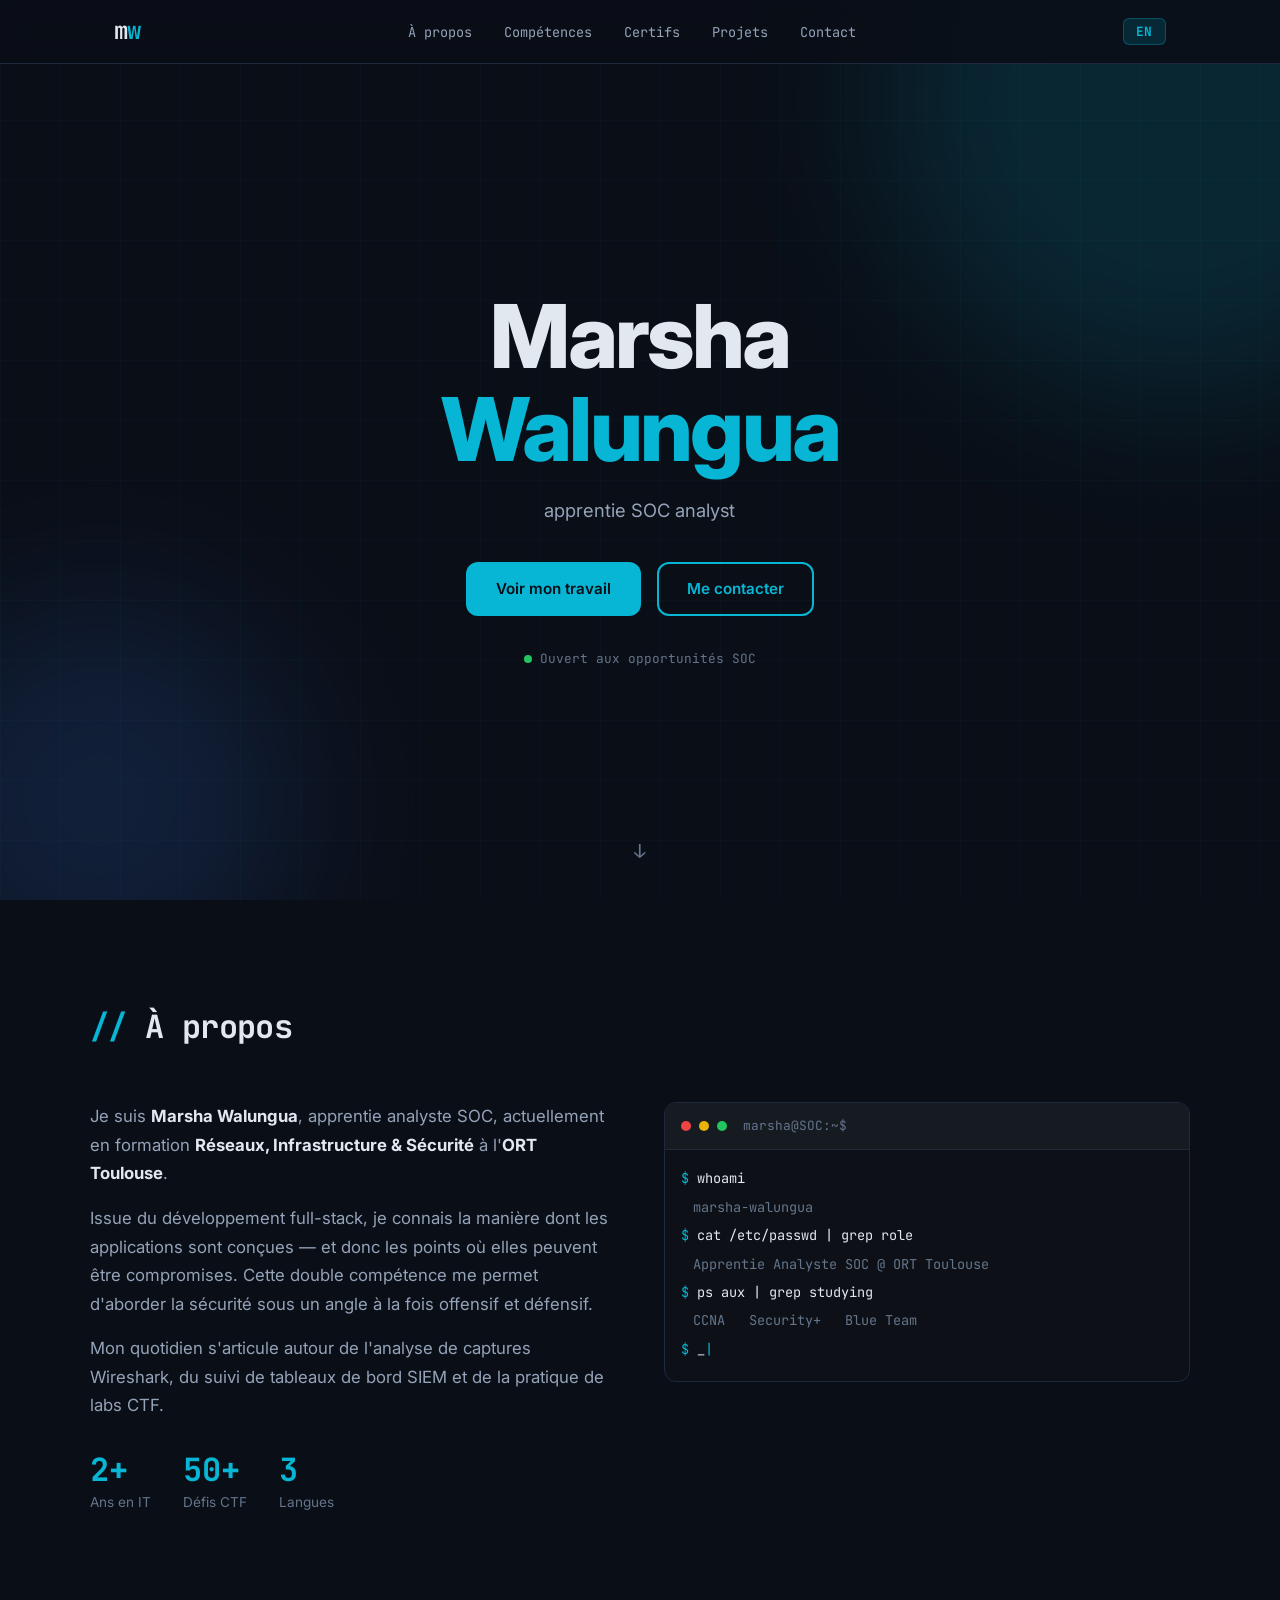
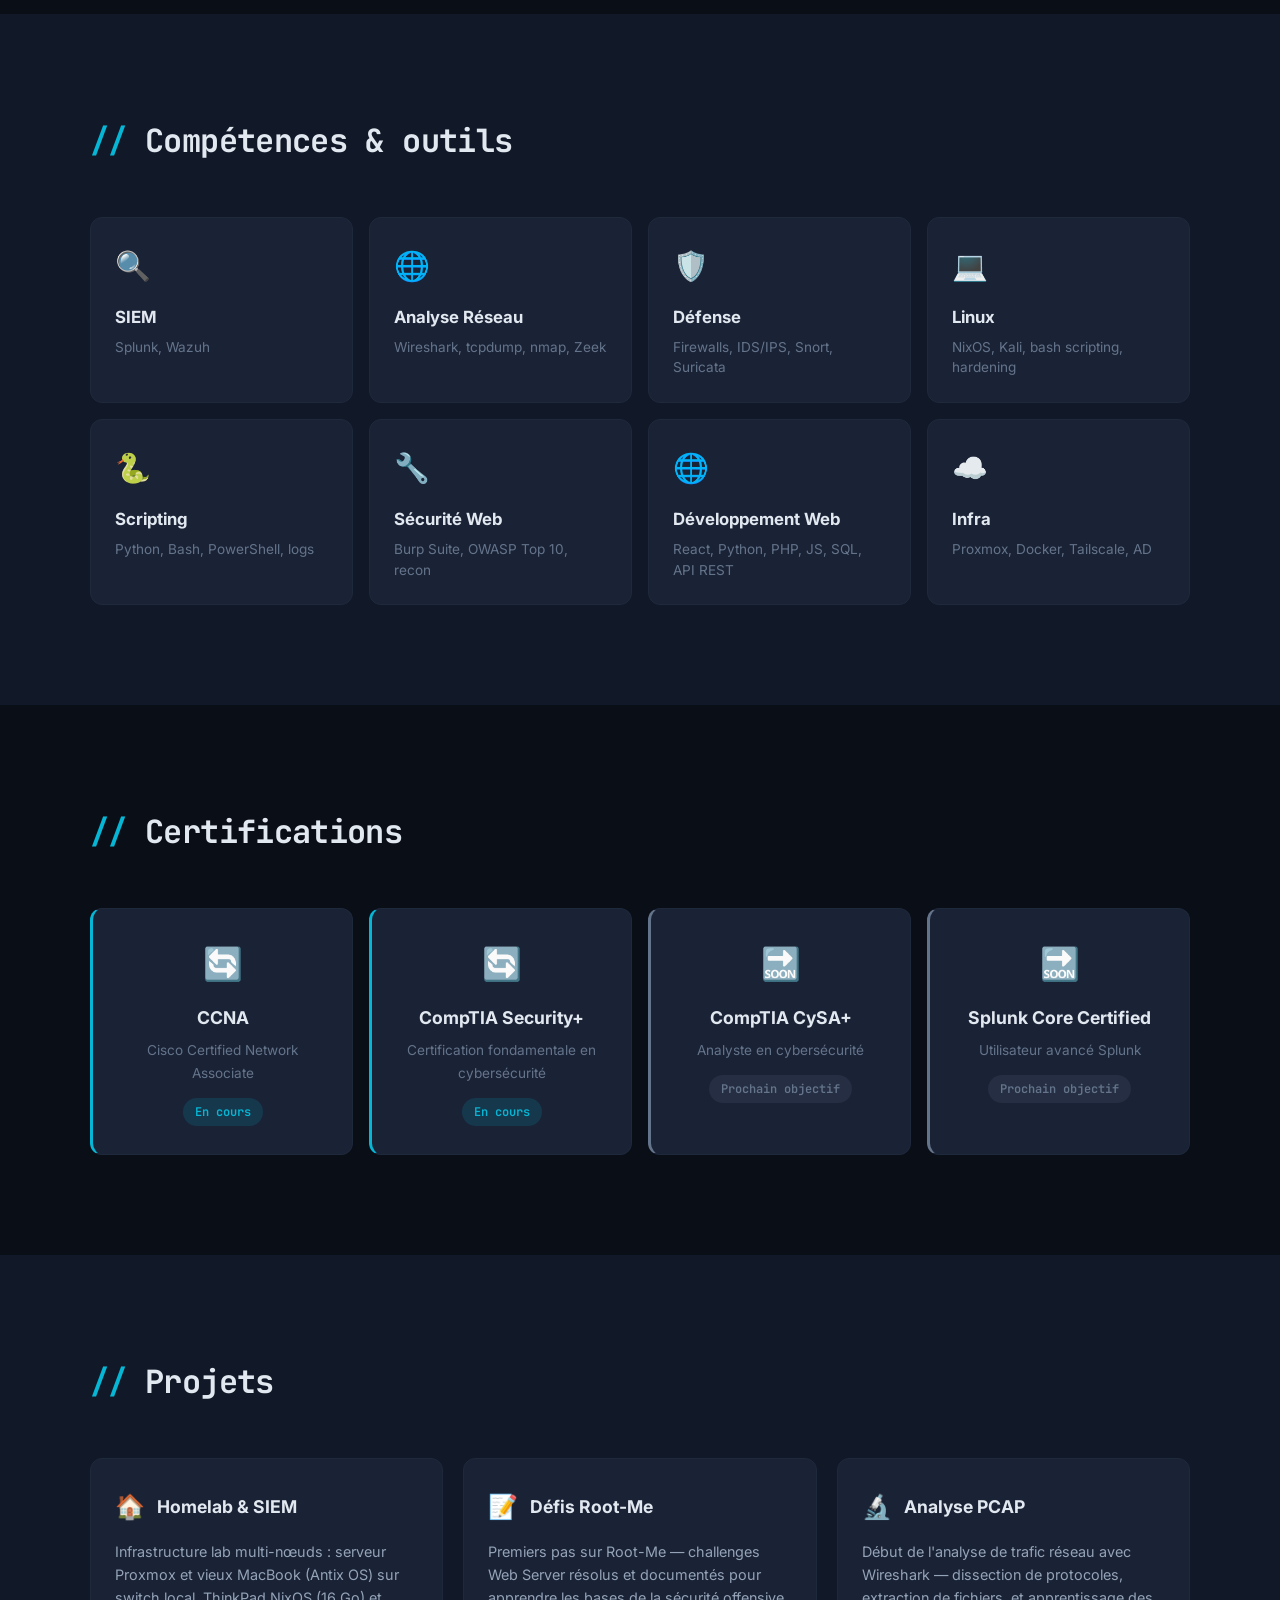
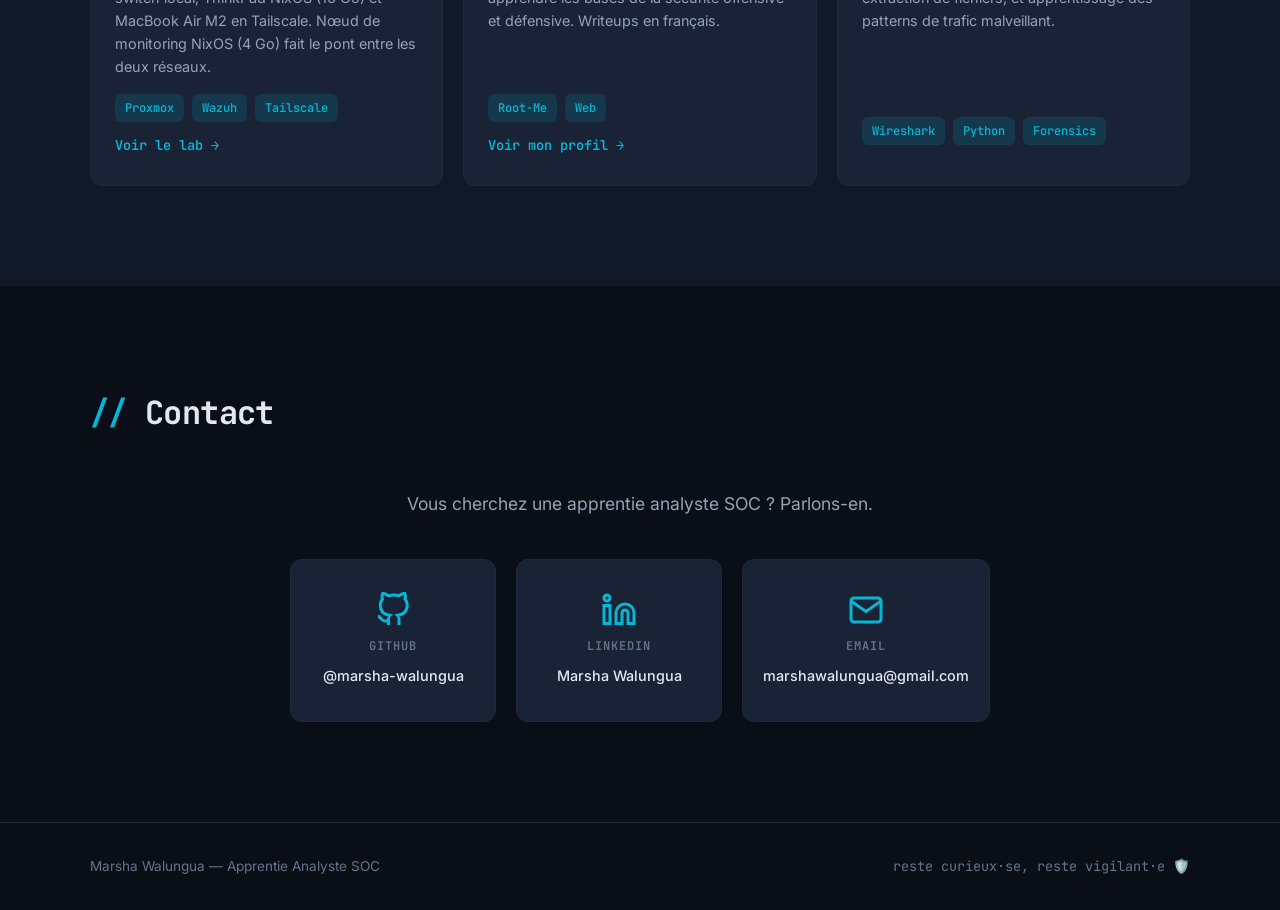
==== index.html @ c4f73be3 "Initial commit — Marsha Walungua SOC portfolio" ====
<!DOCTYPE html>
<html lang="fr">
<head>
  <meta charset="UTF-8" />
  <meta name="viewport" content="width=device-width, initial-scale=1.0" />
  <title data-i18n="page_title">Marsha Walungua — Portfolio SOC</title>
  <link rel="icon" type="image/svg+xml" href="data:image/svg+xml,%3Csvg xmlns='http://www.w3.org/2000/svg' viewBox='0 0 32 32'%3E%3Ccircle cx='16' cy='16' r='14' fill='%2306b6d4'/%3E%3Cpath d='M10 20 L16 10 L22 20Z' fill='%230a0e17'/%3E%3C/svg%3E" />
  <link rel="stylesheet" href="style.css" />
  <link rel="preconnect" href="https://fonts.googleapis.com" />
  <link href="https://fonts.googleapis.com/css2?family=JetBrains+Mono:ital,wght@0,400;0,600;0,700;1,400&family=Inter:wght@400;500;600;700;800&display=swap" rel="stylesheet" />
</head>
<body>

  <!-- ========== NAVBAR ========== -->
  <nav class="navbar" id="navbar">
    <div class="nav-inner">
      <a href="#" class="nav-logo">m<span class="accent">w</span></a>
      <ul class="nav-links">
        <li><a href="#about" data-i18n="nav_about">About</a></li>
        <li><a href="#skills" data-i18n="nav_skills">Skills</a></li>
        <li><a href="#certs" data-i18n="nav_certs">Certs</a></li>
        <li><a href="#projects" data-i18n="nav_projects">Projects</a></li>
        <li><a href="#contact" data-i18n="nav_contact">Contact</a></li>
      </ul>
      <div class="nav-right">
        <button class="lang-toggle" id="langToggle" aria-label="Switch language">FR</button>
        <button class="nav-toggle" id="navToggle" aria-label="Menu">
          <span></span><span></span><span></span>
        </button>
      </div>
    </div>
  </nav>

  <!-- ========== HERO ========== -->
  <section class="hero" id="hero">
    <div class="hero-bg">
      <div class="bg-grid"></div>
      <div class="bg-glow glow-1"></div>
      <div class="bg-glow glow-2"></div>
    </div>
    <div class="hero-content">
      <h1 class="hero-title">
        <span class="line">Marsha</span>
        <span class="line accent">Walungua</span>
      </h1>
      <p class="hero-sub" data-i18n="hero_sub">
        De la full-stack à la défense blue team &mdash;<br />
        chasser les menaces, analyser les logs, casser &amp; réparer.
      </p>
      <div class="hero-actions">
        <a href="#projects" class="btn btn-primary" data-i18n="hero_cta_work">Voir mon travail</a>
        <a href="#contact" class="btn btn-outline" data-i18n="hero_cta_contact">Me contacter</a>
      </div>
      <div class="hero-status">
        <span class="status-dot"></span>
        <span class="status-text" data-i18n="hero_status">Ouvert aux opportunités SOC</span>
      </div>
    </div>
    <div class="scroll-hint">↓</div>
  </section>

  <!-- ========== ABOUT ========== -->
  <section class="section" id="about">
    <div class="section-inner">
      <h2 class="section-title"><span class="accent">//</span> <span data-i18n="about_title">à propos</span></h2>
      <div class="about-grid">
        <div class="about-text">
          <p data-i18n="about_p1">
            Je suis <strong>Marsha Walungua</strong>, apprentie analyste SOC actuellement en formation
            <strong>Réseaux, Infrastructure &amp; Sécurité</strong> à l'<strong>ORT Toulouse</strong>.
          </p>
          <p data-i18n="about_p2">
            Je viens du développement full-stack — je sais comment les apps sont construites, donc
            je sais aussi où elles cassent. Cette double perspective me permet de penser à la fois
            comme un attaquant et un défenseur.
          </p>
          <p data-i18n="about_p3">
            Mon quotidien : captures Wireshark, tableaux de bord SIEM et labs CTF. Je crois que la
            meilleure défense, c'est la curiosité — plus tu creuses, plus tu trouves.
          </p>
          <div class="about-stats">
            <div class="stat">
              <span class="stat-num">2+</span>
              <span class="stat-label" data-i18n="stat_years">Ans en IT</span>
            </div>
            <div class="stat">
              <span class="stat-num">50+</span>
              <span class="stat-label" data-i18n="stat_ctf">Défis CTF</span>
            </div>
            <div class="stat">
              <span class="stat-num">3</span>
              <span class="stat-label" data-i18n="stat_langs">Langues</span>
            </div>
          </div>
        </div>
        <div class="about-terminal">
          <div class="terminal-header">
            <span class="term-dot red"></span>
            <span class="term-dot yellow"></span>
            <span class="term-dot green"></span>
            <span class="term-title">marsha@SOC:~$</span>
          </div>
          <div class="terminal-body">
            <p><span class="prompt">$</span> <span class="cmd">whoami</span></p>
            <p class="output">marsha-walungua</p>
            <p><span class="prompt">$</span> <span class="cmd">cat /etc/passwd | grep role</span></p>
            <p class="output" data-i18n="term_role">SOC Analyst Apprentice @ ORT Toulouse</p>
            <p><span class="prompt">$</span> <span class="cmd">ps aux | grep studying</span></p>
            <p class="output" data-i18n="term_studying">CCNA &nbsp; Security+ &nbsp; Blue Team</p>
            <p><span class="prompt">$</span> <span class="cmd">_</span><span class="cursor-blink">|</span></p>
          </div>
        </div>
      </div>
    </div>
  </section>

  <!-- ========== SKILLS ========== -->
  <section class="section section-dark" id="skills">
    <div class="section-inner">
      <h2 class="section-title"><span class="accent">//</span> <span data-i18n="skills_title">compétences &amp; outils</span></h2>
      <div class="skills-grid">
        <div class="skill-card">
          <div class="skill-icon">🔍</div>
          <h3>SIEM</h3>
          <p data-i18n="skill_siem">Splunk, Elastic Stack, Wazuh</p>
        </div>
        <div class="skill-card">
          <div class="skill-icon">🌐</div>
          <h3 data-i18n="skill_net_title">Analyse Réseau</h3>
          <p data-i18n="skill_net">Wireshark, tcpdump, nmap, Zeek</p>
        </div>
        <div class="skill-card">
          <div class="skill-icon">🛡️</div>
          <h3 data-i18n="skill_def_title">Défense</h3>
          <p data-i18n="skill_def">Firewalls, IDS/IPS, Snort, Suricata</p>
        </div>
        <div class="skill-card">
          <div class="skill-icon">💻</div>
          <h3>Linux</h3>
          <p data-i18n="skill_linux">NixOS, Kali, bash scripting, hardening</p>
        </div>
        <div class="skill-card">
          <div class="skill-icon">🐍</div>
          <h3 data-i18n="skill_script_title">Scripting</h3>
          <p data-i18n="skill_script">Python, Bash, automatisation, logs</p>
        </div>
        <div class="skill-card">
          <div class="skill-icon">🔧</div>
          <h3 data-i18n="skill_web_title">Sécurité Web</h3>
          <p data-i18n="skill_web">Burp Suite, OWASP Top 10, recon</p>
        </div>
        <div class="skill-card">
          <div class="skill-icon">🌐</div>
          <h3 data-i18n="skill_fullstack_title">Développement Web</h3>
          <p data-i18n="skill_fullstack">React, Python, PHP, JS, API REST</p>
        </div>
        <div class="skill-card">
          <div class="skill-icon">☁️</div>
          <h3>Infra</h3>
          <p data-i18n="skill_infra">Proxmox, Docker, Tailscale, AD</p>
        </div>
      </div>

    </div>
  </section>

  <!-- ========== CERTIFICATIONS ========== -->
  <section class="section" id="certs">
    <div class="section-inner">
      <h2 class="section-title"><span class="accent">//</span> <span data-i18n="certs_title">certifications</span></h2>
      <div class="certs-grid">
        <div class="cert-card studying">
          <div class="cert-badge">🔄</div>
          <h3>CCNA</h3>
          <p data-i18n="cert_ccna">Cisco Certified Network Associate</p>
          <span class="cert-status" data-i18n="cert_in_progress">En cours</span>
        </div>
        <div class="cert-card studying">
          <div class="cert-badge">🔄</div>
          <h3>CompTIA Security+</h3>
          <p data-i18n="cert_secplus">Certification fondamentale en cybersécurité</p>
          <span class="cert-status" data-i18n="cert_in_progress">En cours</span>
        </div>
        <div class="cert-card future">
          <div class="cert-badge">🔜</div>
          <h3>CompTIA CySA+</h3>
          <p data-i18n="cert_cysa">Analyste en cybersécurité</p>
          <span class="cert-status" data-i18n="cert_next">Prochain objectif</span>
        </div>
        <div class="cert-card future">
          <div class="cert-badge">🔜</div>
          <h3>Splunk Core Certified</h3>
          <p data-i18n="cert_splunk">Utilisateur avancé Splunk</p>
          <span class="cert-status" data-i18n="cert_next">Prochain objectif</span>
        </div>
      </div>
    </div>
  </section>

  <!-- ========== PROJECTS ========== -->
  <section class="section section-dark" id="projects">
    <div class="section-inner">
      <h2 class="section-title"><span class="accent">//</span> <span data-i18n="projects_title">projets</span></h2>
      <div class="projects-grid">
        <div class="project-card">
          <div class="project-header">
            <span class="project-icon">🏠</span>
            <h3 data-i18n="proj_siem_title">Homelab &amp; SIEM</h3>
          </div>
          <p data-i18n="proj_siem_desc">Lab personnel multi-nœuds : Proxmox (8 Go), ThinkPad NixOS (16 Go), MacBook Air M2, nœud de monitoring NixOS (4 Go). Relié en Tailscale. Apprentissage de Wazuh, Elastic et de la détection d'intrusion.</p>
          <div class="project-tags">
            <span>Proxmox</span><span>Wazuh</span><span>Tailscale</span>
          </div>
          <a href="https://app.notion.com/p/Homelab-2bdd613a6d538005b358e86a42f737ec" class="project-link" target="_blank" data-i18n="proj_siem_link">Voir le lab →</a>
        </div>
        <div class="project-card">
          <div class="project-header">
            <span class="project-icon">📝</span>
            <h3 data-i18n="proj_ctf_title">Writeups CTF</h3>
          </div>
          <p data-i18n="proj_ctf_desc">50+ challenges Root-Me résolus et documentés — des fuites HTML au HTTP request smuggling &amp; XSS. Writeups bilingues (FR/EN).</p>
          <div class="project-tags">
            <span>Root-Me</span><span>Web</span>
          </div>
          <a href="https://www.root-me.org/Mrsh?lang=fr" class="project-link" target="_blank" data-i18n="proj_ctf_link">Voir mon profil →</a>
        </div>
        <div class="project-card">
          <div class="project-header">
            <span class="project-icon">🔬</span>
            <h3 data-i18n="proj_pcap_title">Analyse PCAP</h3>
          </div>
          <p data-i18n="proj_pcap_desc">Analyse de trafic malveillant, dissection de protocoles avec Wireshark, extraction d'IoC de PCAPs réels. Construction d'une boîte à outils Python.</p>
          <div class="project-tags">
            <span>Wireshark</span><span>Python</span><span>Forensics</span>
          </div>
        </div>
      </div>
    </div>
  </section>

  <!-- ========== CONTACT ========== -->
  <section class="section" id="contact">
    <div class="section-inner">
      <h2 class="section-title"><span class="accent">//</span> <span data-i18n="contact_title">contact</span></h2>
      <p class="contact-intro" data-i18n="contact_intro">
        Vous cherchez une apprentie analyste SOC ? Parlons-en.
      </p>
      <div class="contact-grid">
        <a href="https://github.com/marsha-walungua" target="_blank" class="contact-card">
          <span class="contact-icon">
            <svg viewBox="0 0 24 24" fill="none" stroke="currentColor" stroke-width="2">
              <path d="M9 19c-5 1.5-5-2.5-7-3m14 6v-3.87a3.37 3.37 0 0 0-.94-2.61c3.14-.35 6.44-1.54 6.44-7A5.44 5.44 0 0 0 20 4.77 5.07 5.07 0 0 0 19.91 1S18.73.65 16 2.48a13.38 13.38 0 0 0-7 0C6.27.65 5.09 1 5.09 1A5.07 5.07 0 0 0 5 4.77a5.44 5.44 0 0 0-1.5 3.78c0 5.42 3.3 6.61 6.44 7A3.37 3.37 0 0 0 9 18.13V22"/>
            </svg>
          </span>
          <span class="contact-label" data-i18n="contact_github">GitHub</span>
          <span class="contact-value">@marsha-walungua</span>
        </a>
        <a href="https://www.linkedin.com/in/marsha-walungua-b53295383/" target="_blank" class="contact-card">
          <span class="contact-icon">
            <svg viewBox="0 0 24 24" fill="none" stroke="currentColor" stroke-width="2">
              <path d="M16 8a6 6 0 0 1 6 6v7h-4v-7a2 2 0 0 0-2-2 2 2 0 0 0-2 2v7h-4v-7a6 6 0 0 1 6-6z"/>
              <rect x="2" y="9" width="4" height="12"/><circle cx="4" cy="4" r="2"/>
            </svg>
          </span>
          <span class="contact-label" data-i18n="contact_linkedin">LinkedIn</span>
          <span class="contact-value">Marsha Walungua</span>
        </a>
        <a href="mailto:marshawalungua@gmail.com" class="contact-card">
          <span class="contact-icon">
            <svg viewBox="0 0 24 24" fill="none" stroke="currentColor" stroke-width="2">
              <path d="M4 4h16c1.1 0 2 .9 2 2v12c0 1.1-.9 2-2 2H4c-1.1 0-2-.9-2-2V6c0-1.1.9-2 2-2z"/>
              <polyline points="22,6 12,13 2,6"/>
            </svg>
          </span>
          <span class="contact-label" data-i18n="contact_email">Email</span>
          <span class="contact-value">marshawalungua@gmail.com</span>
        </a>
      </div>
    </div>
  </section>

  <!-- ========== FOOTER ========== -->
  <footer class="footer">
    <div class="footer-inner">
      <p>Marsha Walungua &mdash; <span data-i18n="footer_title">Apprentie Analyste SOC</span></p>
      <p class="footer-quote"><span data-i18n="footer_quote">reste curieux·se, reste vigilant·e</span> <span class="accent">🛡️</span></p>
    </div>
  </footer>

  <script src="script.js"></script>
</body>
</html>
---- style.css ----
/* =========================================================
   Marsha Walungua — SOC Analyst Portfolio
   Dark + Blue/Teal Theme
   ========================================================= */

/* ---------- RESET & BASE ---------- */
*, *::before, *::after { box-sizing: border-box; margin: 0; padding: 0; }

:root {
  --bg-primary: #0a0e17;
  --bg-secondary: #111827;
  --bg-card: #1a2235;
  --text-primary: #e2e8f0;
  --text-secondary: #94a3b8;
  --text-muted: #64748b;
  --accent: #06b6d4;
  --accent-hover: #22d3ee;
  --accent-dim: rgba(6, 182, 212, 0.15);
  --accent-glow: rgba(6, 182, 212, 0.25);
  --border: #1e293b;
  --font-sans: 'Inter', -apple-system, sans-serif;
  --font-mono: 'JetBrains Mono', monospace;
  --max-width: 1100px;
  --nav-h: 64px;
  --radius: 12px;
  --transition: 0.3s cubic-bezier(0.4, 0, 0.2, 1);
}

html { scroll-behavior: smooth; scroll-padding-top: var(--nav-h); }

body {
  font-family: var(--font-sans);
  background: var(--bg-primary);
  color: var(--text-primary);
  line-height: 1.7;
  -webkit-font-smoothing: antialiased;
  overflow-x: hidden;
}

::selection { background: var(--accent); color: var(--bg-primary); }

a { color: inherit; text-decoration: none; }

/* ---------- SCROLLBAR ---------- */
::-webkit-scrollbar { width: 6px; }
::-webkit-scrollbar-track { background: var(--bg-primary); }
::-webkit-scrollbar-thumb { background: var(--text-muted); border-radius: 3px; }
::-webkit-scrollbar-thumb:hover { background: var(--accent); }

/* ---------- UTILITY ---------- */
.accent { color: var(--accent); }

.btn {
  display: inline-flex;
  align-items: center;
  gap: 8px;
  padding: 12px 28px;
  border-radius: var(--radius);
  font-family: var(--font-sans);
  font-weight: 600;
  font-size: 0.95rem;
  cursor: pointer;
  transition: var(--transition);
  border: 2px solid transparent;
}

.btn-primary {
  background: var(--accent);
  color: var(--bg-primary);
}
.btn-primary:hover {
  background: var(--accent-hover);
  box-shadow: 0 0 30px var(--accent-glow);
  transform: translateY(-2px);
}

.btn-outline {
  background: transparent;
  border-color: var(--accent);
  color: var(--accent);
}
.btn-outline:hover {
  background: var(--accent-dim);
  transform: translateY(-2px);
}

/* ---------- NAVBAR ---------- */
.navbar {
  position: fixed;
  top: 0;
  left: 0;
  width: 100%;
  z-index: 100;
  background: rgba(10, 14, 23, 0.85);
  backdrop-filter: blur(12px);
  -webkit-backdrop-filter: blur(12px);
  border-bottom: 1px solid var(--border);
  height: var(--nav-h);
  display: flex;
  align-items: center;
}

.nav-inner {
  max-width: var(--max-width);
  margin: 0 auto;
  padding: 0 24px;
  width: 100%;
  display: flex;
  align-items: center;
  justify-content: space-between;
}

.nav-logo {
  font-family: var(--font-mono);
  font-size: 1.5rem;
  font-weight: 700;
  letter-spacing: -0.03em;
}

.nav-links {
  display: flex;
  list-style: none;
  gap: 32px;
}

.nav-links a {
  font-family: var(--font-mono);
  font-size: 0.85rem;
  color: var(--text-secondary);
  transition: var(--transition);
  position: relative;
}

.nav-links a::after {
  content: '';
  position: absolute;
  bottom: -4px;
  left: 0;
  width: 0;
  height: 2px;
  background: var(--accent);
  transition: var(--transition);
}

.nav-links a:hover {
  color: var(--accent);
}
.nav-links a:hover::after {
  width: 100%;
}

.nav-toggle {
  display: none;
  flex-direction: column;
  gap: 5px;
  background: none;
  border: none;
  cursor: pointer;
  padding: 4px;
}

.nav-toggle span {
  display: block;
  width: 24px;
  height: 2px;
  background: var(--text-primary);
  border-radius: 2px;
  transition: var(--transition);
}

/* Language toggle */
.nav-right {
  display: flex;
  align-items: center;
  gap: 12px;
}

.lang-toggle {
  font-family: var(--font-mono);
  font-size: 0.8rem;
  font-weight: 700;
  color: var(--accent);
  background: var(--accent-dim);
  border: 1px solid rgba(6, 182, 212, 0.3);
  border-radius: 6px;
  padding: 4px 12px;
  cursor: pointer;
  transition: var(--transition);
  letter-spacing: 0.05em;
}

.lang-toggle:hover {
  background: rgba(6, 182, 212, 0.25);
  border-color: var(--accent);
}

/* ---------- HERO ---------- */
.hero {
  min-height: 100vh;
  display: flex;
  align-items: center;
  justify-content: center;
  position: relative;
  overflow: hidden;
  padding: 120px 24px 60px;
}

.hero-bg {
  position: absolute;
  inset: 0;
  overflow: hidden;
  pointer-events: none;
}

.bg-grid {
  position: absolute;
  inset: 0;
  background-image:
    linear-gradient(rgba(6, 182, 212, 0.03) 1px, transparent 1px),
    linear-gradient(90deg, rgba(6, 182, 212, 0.03) 1px, transparent 1px);
  background-size: 60px 60px;
}

.bg-glow {
  position: absolute;
  border-radius: 50%;
  filter: blur(80px);
  opacity: 0.15;
}

.glow-1 {
  width: 600px;
  height: 600px;
  background: var(--accent);
  top: -200px;
  right: -200px;
}

.glow-2 {
  width: 400px;
  height: 400px;
  background: #3b82f6;
  bottom: -100px;
  left: -100px;
}

.hero-content {
  position: relative;
  text-align: center;
  max-width: 720px;
  z-index: 1;
}

.hero-badge {
  display: inline-block;
  font-family: var(--font-mono);
  font-size: 0.8rem;
  font-weight: 600;
  color: var(--accent);
  background: var(--accent-dim);
  border: 1px solid rgba(6, 182, 212, 0.3);
  padding: 6px 16px;
  border-radius: 100px;
  margin-bottom: 24px;
  letter-spacing: 0.05em;
}

.hero-title {
  font-size: clamp(3rem, 8vw, 5.5rem);
  font-weight: 800;
  line-height: 1.05;
  letter-spacing: -0.03em;
  margin-bottom: 20px;
}

.hero-title .line {
  display: block;
}

.hero-sub {
  font-size: 1.15rem;
  color: var(--text-secondary);
  margin-bottom: 36px;
  max-width: 540px;
  margin-left: auto;
  margin-right: auto;
}

.hero-actions {
  display: flex;
  gap: 16px;
  justify-content: center;
  flex-wrap: wrap;
  margin-bottom: 32px;
}

.hero-status {
  display: flex;
  align-items: center;
  justify-content: center;
  gap: 8px;
  font-family: var(--font-mono);
  font-size: 0.8rem;
  color: var(--text-muted);
}

.status-dot {
  width: 8px;
  height: 8px;
  background: #22c55e;
  border-radius: 50%;
  animation: pulse-dot 2s infinite;
}

@keyframes pulse-dot {
  0%, 100% { opacity: 1; }
  50% { opacity: 0.4; }
}

.scroll-hint {
  position: absolute;
  bottom: 32px;
  left: 50%;
  transform: translateX(-50%);
  font-family: var(--font-mono);
  font-size: 1.2rem;
  color: var(--text-muted);
  animation: bounce 2s infinite;
}

@keyframes bounce {
  0%, 100% { transform: translateX(-50%) translateY(0); }
  50% { transform: translateX(-50%) translateY(8px); }
}

/* ---------- SECTIONS ---------- */
.section {
  padding: 100px 24px;
}

.section-dark {
  background: var(--bg-secondary);
}

.section-inner {
  max-width: var(--max-width);
  margin: 0 auto;
}

.section-title {
  font-family: var(--font-mono);
  font-size: 2rem;
  font-weight: 700;
  margin-bottom: 48px;
  letter-spacing: -0.02em;
}

.subsection-title {
  font-family: var(--font-mono);
  font-size: 1.3rem;
  font-weight: 600;
  margin: 60px 0 24px;
  color: var(--text-secondary);
}

/* ---------- ABOUT ---------- */
.about-grid {
  display: grid;
  grid-template-columns: 1fr 1fr;
  gap: 48px;
  align-items: start;
}

.about-text p {
  color: var(--text-secondary);
  margin-bottom: 16px;
  font-size: 1.05rem;
}

.about-text strong {
  color: var(--text-primary);
}

.about-stats {
  display: flex;
  gap: 32px;
  margin-top: 32px;
}

.stat {
  display: flex;
  flex-direction: column;
}

.stat-num {
  font-family: var(--font-mono);
  font-size: 2rem;
  font-weight: 700;
  color: var(--accent);
  line-height: 1.1;
}

.stat-label {
  font-size: 0.85rem;
  color: var(--text-muted);
  margin-top: 4px;
}

/* Terminal card */
.about-terminal {
  background: #0d1117;
  border: 1px solid var(--border);
  border-radius: var(--radius);
  overflow: hidden;
  font-family: var(--font-mono);
  font-size: 0.85rem;
}

.terminal-header {
  display: flex;
  align-items: center;
  gap: 8px;
  padding: 12px 16px;
  background: #161b22;
  border-bottom: 1px solid var(--border);
}

.term-dot {
  width: 10px;
  height: 10px;
  border-radius: 50%;
}

.term-dot.red { background: #ef4444; }
.term-dot.yellow { background: #eab308; }
.term-dot.green { background: #22c55e; }

.term-title {
  margin-left: 8px;
  color: var(--text-muted);
  font-size: 0.8rem;
}

.terminal-body {
  padding: 16px;
  line-height: 1.8;
}

.terminal-body p { margin-bottom: 4px; }

.prompt { color: var(--accent); }
.cmd { color: var(--text-primary); }
.output { color: var(--text-muted); padding-left: 12px; }

.cursor-blink {
  animation: blink 1s step-end infinite;
  color: var(--accent);
}

@keyframes blink {
  50% { opacity: 0; }
}

/* ---------- SKILLS ---------- */
.skills-grid {
  display: grid;
  grid-template-columns: repeat(auto-fill, minmax(230px, 1fr));
  gap: 16px;
}

.skill-card {
  background: var(--bg-card);
  border: 1px solid var(--border);
  border-radius: var(--radius);
  padding: 24px;
  transition: var(--transition);
}

.skill-card:hover {
  border-color: var(--accent);
  transform: translateY(-4px);
  box-shadow: 0 8px 30px rgba(6, 182, 212, 0.1);
}

.skill-icon {
  font-size: 1.8rem;
  margin-bottom: 12px;
}

.skill-card h3 {
  font-size: 1.05rem;
  font-weight: 700;
  margin-bottom: 6px;
}

.skill-card p {
  font-size: 0.85rem;
  color: var(--text-muted);
  line-height: 1.5;
}

/* Homelab list */
.homelab-grid {
  display: grid;
  gap: 8px;
}

.homelab-item {
  display: flex;
  align-items: center;
  gap: 12px;
  padding: 12px 16px;
  background: var(--bg-card);
  border: 1px solid var(--border);
  border-radius: 8px;
  font-family: var(--font-mono);
  font-size: 0.85rem;
  transition: var(--transition);
}

.homelab-item:hover {
  border-color: var(--accent);
}

.hl-name {
  color: var(--accent);
  font-weight: 600;
  min-width: 160px;
}

.hl-arrow {
  color: var(--text-muted);
}

.hl-desc {
  color: var(--text-secondary);
}

/* ---------- CERTS ---------- */
.certs-grid {
  display: grid;
  grid-template-columns: repeat(auto-fill, minmax(220px, 1fr));
  gap: 16px;
}

.cert-card {
  background: var(--bg-card);
  border: 1px solid var(--border);
  border-radius: var(--radius);
  padding: 28px 24px;
  text-align: center;
  transition: var(--transition);
}

.cert-card:hover {
  border-color: var(--accent);
  transform: translateY(-4px);
}

.cert-card.studying {
  border-left: 3px solid var(--accent);
}

.cert-card.future {
  border-left: 3px solid var(--text-muted);
  opacity: 0.7;
}

.cert-badge {
  font-size: 2rem;
  margin-bottom: 12px;
}

.cert-card h3 {
  font-size: 1.1rem;
  font-weight: 700;
  margin-bottom: 6px;
}

.cert-card p {
  font-size: 0.85rem;
  color: var(--text-muted);
  margin-bottom: 12px;
}

.cert-status {
  display: inline-block;
  font-family: var(--font-mono);
  font-size: 0.75rem;
  padding: 4px 12px;
  border-radius: 100px;
  background: var(--accent-dim);
  color: var(--accent);
  font-weight: 600;
}

.cert-card.future .cert-status {
  background: rgba(100, 116, 139, 0.15);
  color: var(--text-muted);
}

/* ---------- PROJECTS ---------- */
.projects-grid {
  display: grid;
  grid-template-columns: repeat(auto-fill, minmax(280px, 1fr));
  gap: 20px;
}

.project-card {
  background: var(--bg-card);
  border: 1px solid var(--border);
  border-radius: var(--radius);
  padding: 28px 24px;
  transition: var(--transition);
  display: flex;
  flex-direction: column;
}

.project-card:hover {
  border-color: var(--accent);
  transform: translateY(-4px);
  box-shadow: 0 8px 30px rgba(6, 182, 212, 0.08);
}

.project-header {
  display: flex;
  align-items: center;
  gap: 12px;
  margin-bottom: 12px;
}

.project-icon {
  font-size: 1.5rem;
}

.project-header h3 {
  font-size: 1.1rem;
  font-weight: 700;
}

.project-card p {
  font-size: 0.9rem;
  color: var(--text-secondary);
  line-height: 1.6;
  margin-bottom: 16px;
  flex: 1;
}

.project-tags {
  display: flex;
  flex-wrap: wrap;
  gap: 8px;
  margin-bottom: 12px;
}

.project-tags span {
  font-family: var(--font-mono);
  font-size: 0.75rem;
  padding: 4px 10px;
  border-radius: 6px;
  background: var(--accent-dim);
  color: var(--accent);
  font-weight: 500;
}

.project-link {
  font-family: var(--font-mono);
  font-size: 0.85rem;
  color: var(--accent);
  font-weight: 600;
  transition: var(--transition);
  margin-top: auto;
}

.project-link:hover {
  color: var(--accent-hover);
  transform: translateX(4px);
}

/* ---------- CONTACT ---------- */
.contact-intro {
  text-align: center;
  font-size: 1.1rem;
  color: var(--text-secondary);
  margin-bottom: 40px;
}

.contact-grid {
  display: grid;
  grid-template-columns: repeat(3, 1fr);
  gap: 20px;
  max-width: 700px;
  margin: 0 auto;
}

.contact-card {
  display: flex;
  flex-direction: column;
  align-items: center;
  gap: 8px;
  padding: 32px 20px;
  background: var(--bg-card);
  border: 1px solid var(--border);
  border-radius: var(--radius);
  text-align: center;
  transition: var(--transition);
}

.contact-card:hover {
  border-color: var(--accent);
  transform: translateY(-4px);
  box-shadow: 0 8px 30px rgba(6, 182, 212, 0.1);
}

.contact-icon {
  width: 36px;
  height: 36px;
  color: var(--accent);
}

.contact-icon svg {
  width: 100%;
  height: 100%;
}

.contact-label {
  font-family: var(--font-mono);
  font-size: 0.75rem;
  color: var(--text-muted);
  text-transform: uppercase;
  letter-spacing: 0.08em;
  font-weight: 600;
}

.contact-value {
  font-size: 0.9rem;
  color: var(--text-primary);
  font-weight: 500;
}

/* ---------- FOOTER ---------- */
.footer {
  border-top: 1px solid var(--border);
  padding: 32px 24px;
}

.footer-inner {
  max-width: var(--max-width);
  margin: 0 auto;
  display: flex;
  justify-content: space-between;
  align-items: center;
  font-size: 0.85rem;
  color: var(--text-muted);
}

.footer-quote {
  font-family: var(--font-mono);
}

/* ---------- RESPONSIVE ---------- */
@media (max-width: 900px) {
  .about-grid {
    grid-template-columns: 1fr;
  }

  .contact-grid {
    grid-template-columns: 1fr;
    max-width: 400px;
  }
}

@media (max-width: 768px) {
  .nav-links {
    position: fixed;
    top: var(--nav-h);
    left: 0;
    width: 100%;
    flex-direction: column;
    background: rgba(10, 14, 23, 0.98);
    backdrop-filter: blur(12px);
    padding: 24px;
    gap: 20px;
    transform: translateY(-120%);
    transition: var(--transition);
    border-bottom: 1px solid var(--border);
    align-items: center;
  }

  .nav-links.open {
    transform: translateY(0);
  }

  .nav-toggle {
    display: flex;
  }

  .section {
    padding: 64px 20px;
  }

  .about-stats {
    gap: 24px;
  }

  .hero-title {
    font-size: clamp(2.2rem, 10vw, 3.5rem);
  }

  .hero-sub {
    font-size: 1rem;
  }

  .footer-inner {
    flex-direction: column;
    gap: 8px;
    text-align: center;
  }

  .homelab-item {
    flex-direction: column;
    align-items: flex-start;
    gap: 4px;
  }

  .hl-name {
    min-width: unset;
  }

  .hl-arrow {
    display: none;
  }
}

@media (max-width: 480px) {
  .skills-grid {
    grid-template-columns: 1fr;
  }

  .certs-grid {
    grid-template-columns: 1fr;
  }

  .projects-grid {
    grid-template-columns: 1fr;
  }

  .hero-actions {
    flex-direction: column;
    align-items: center;
  }
}
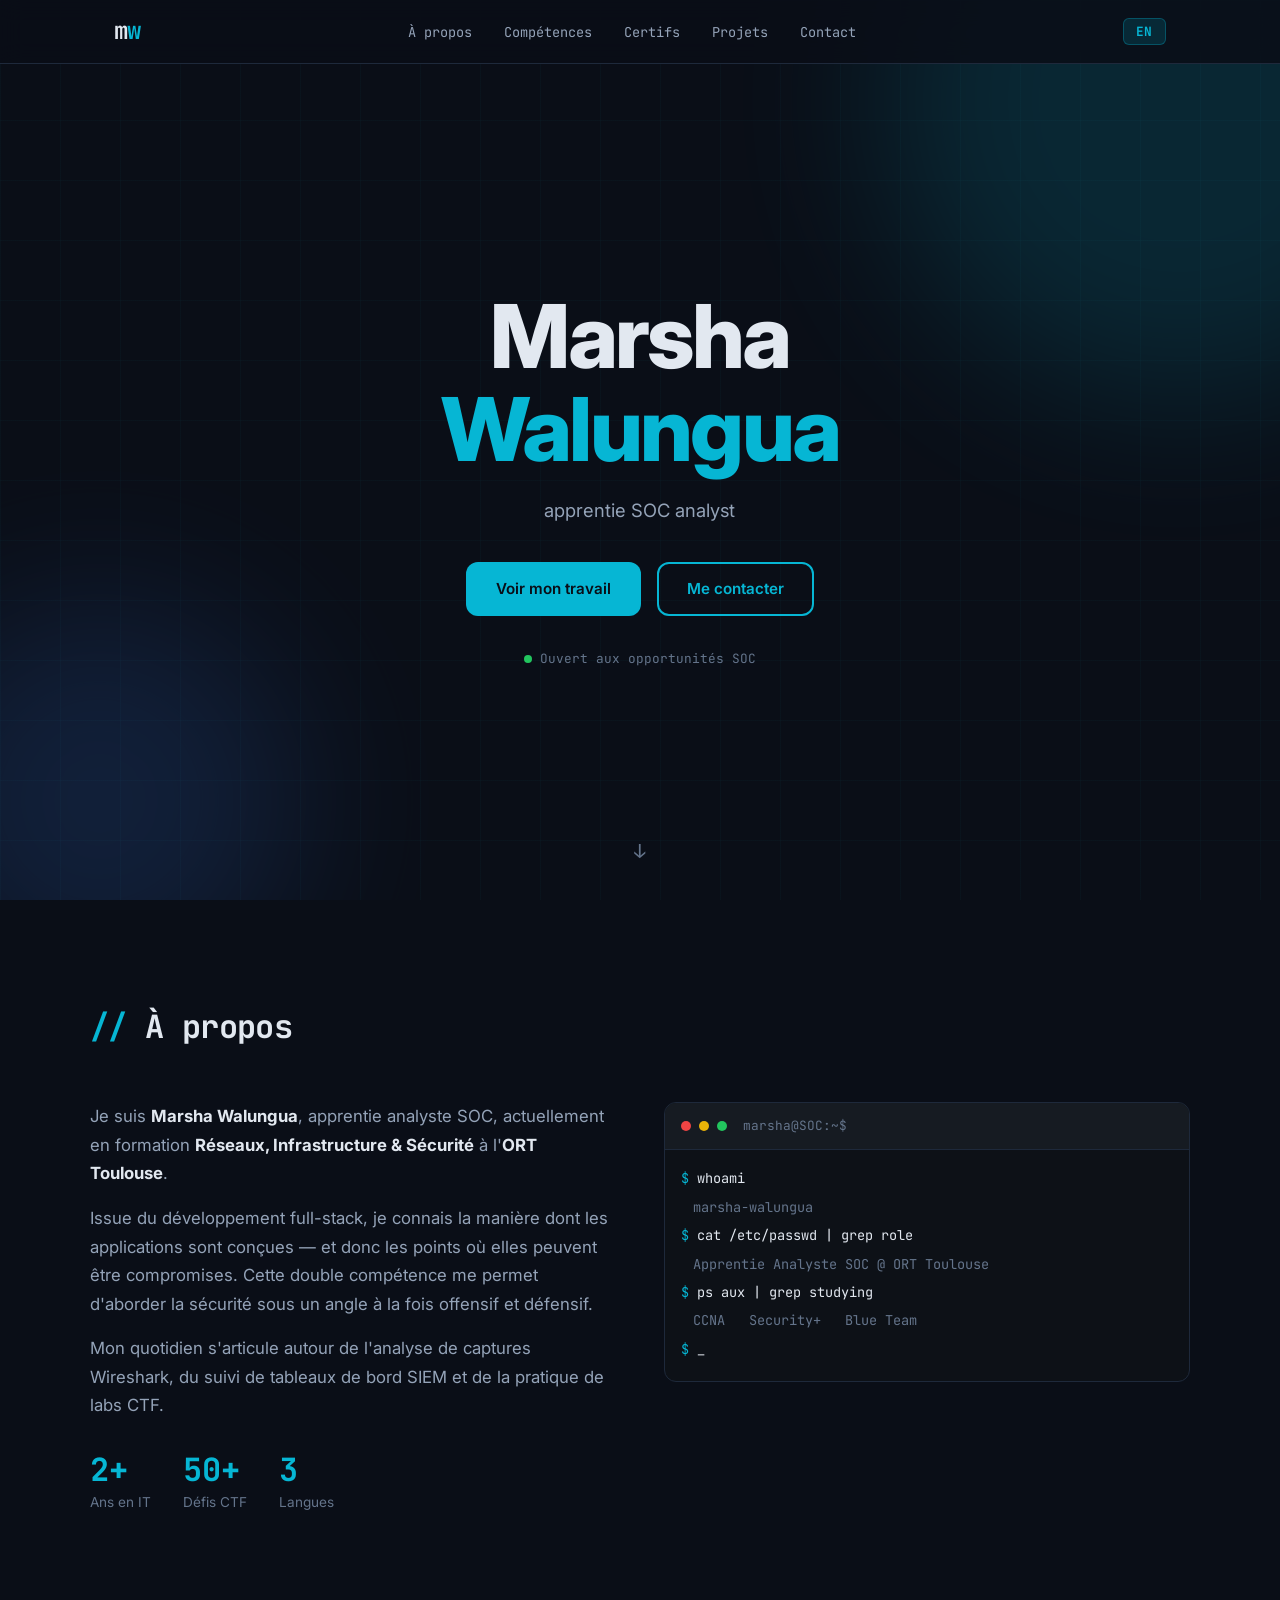
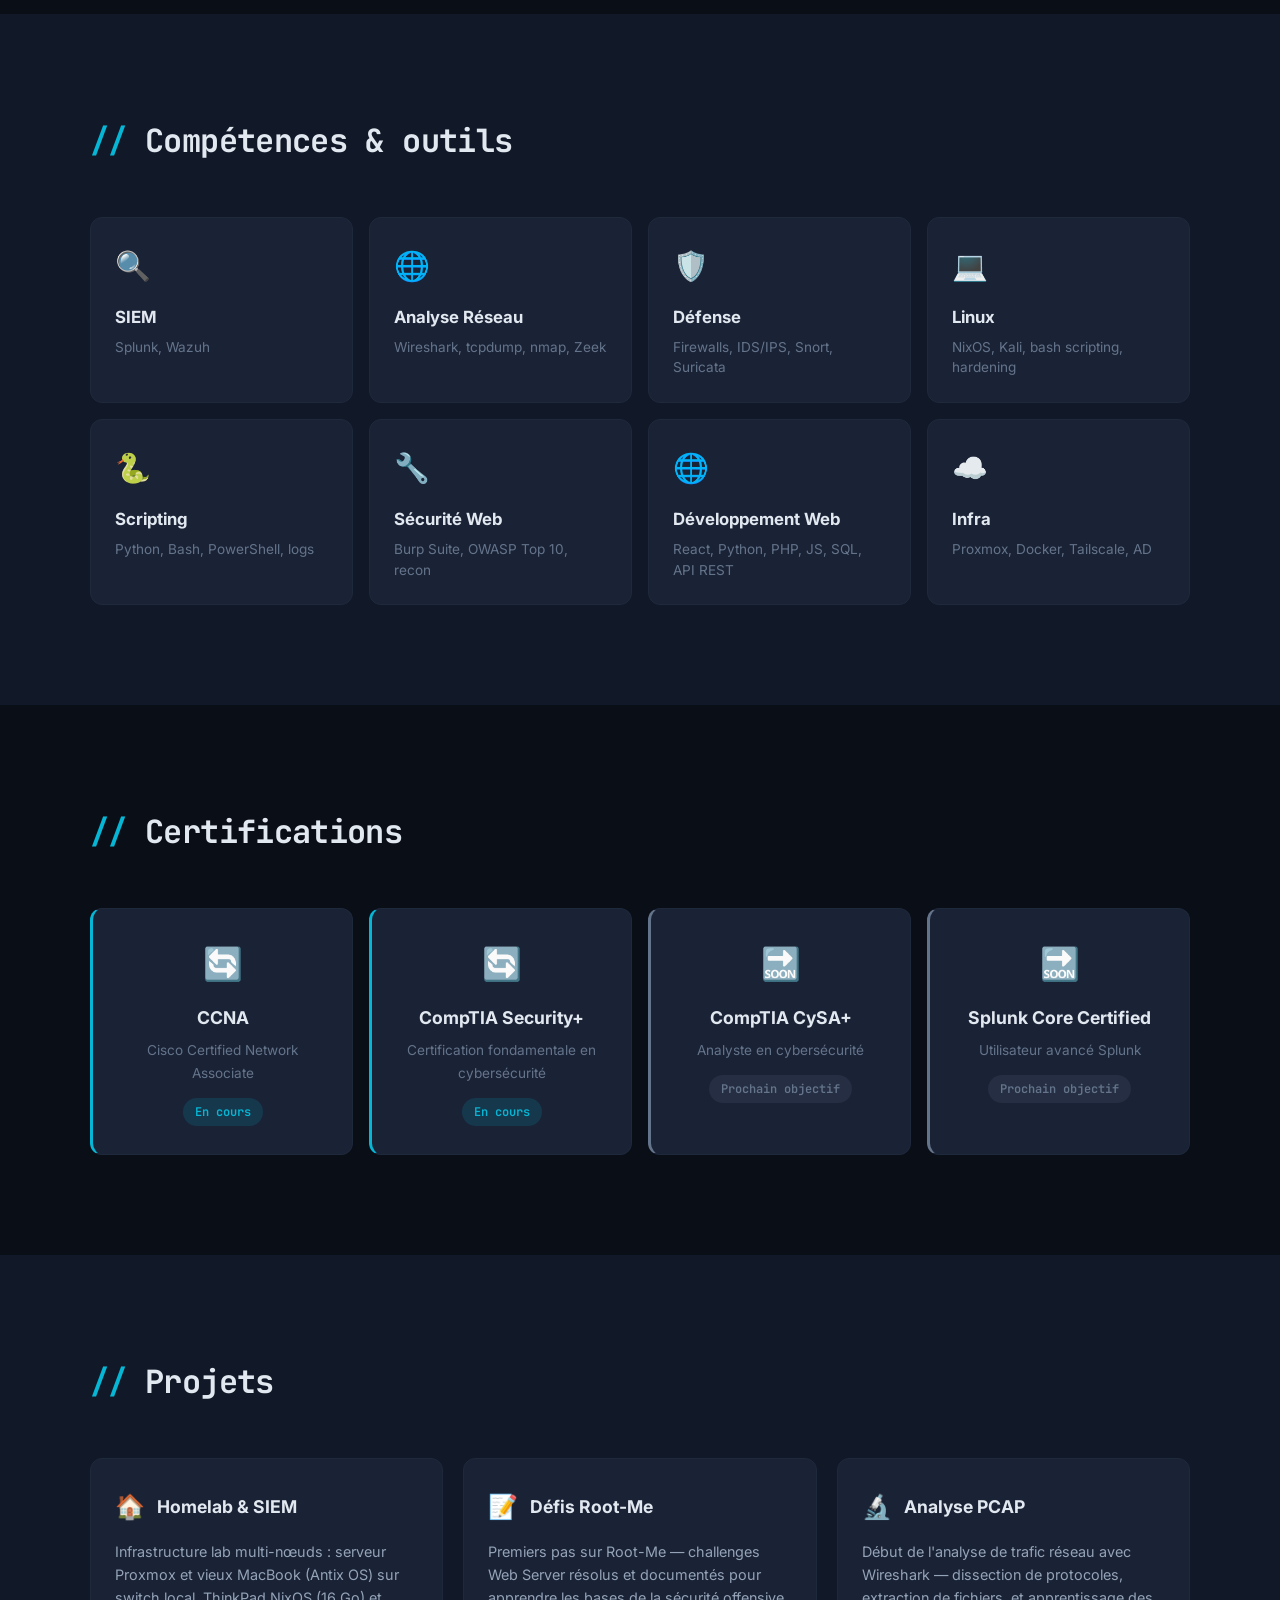
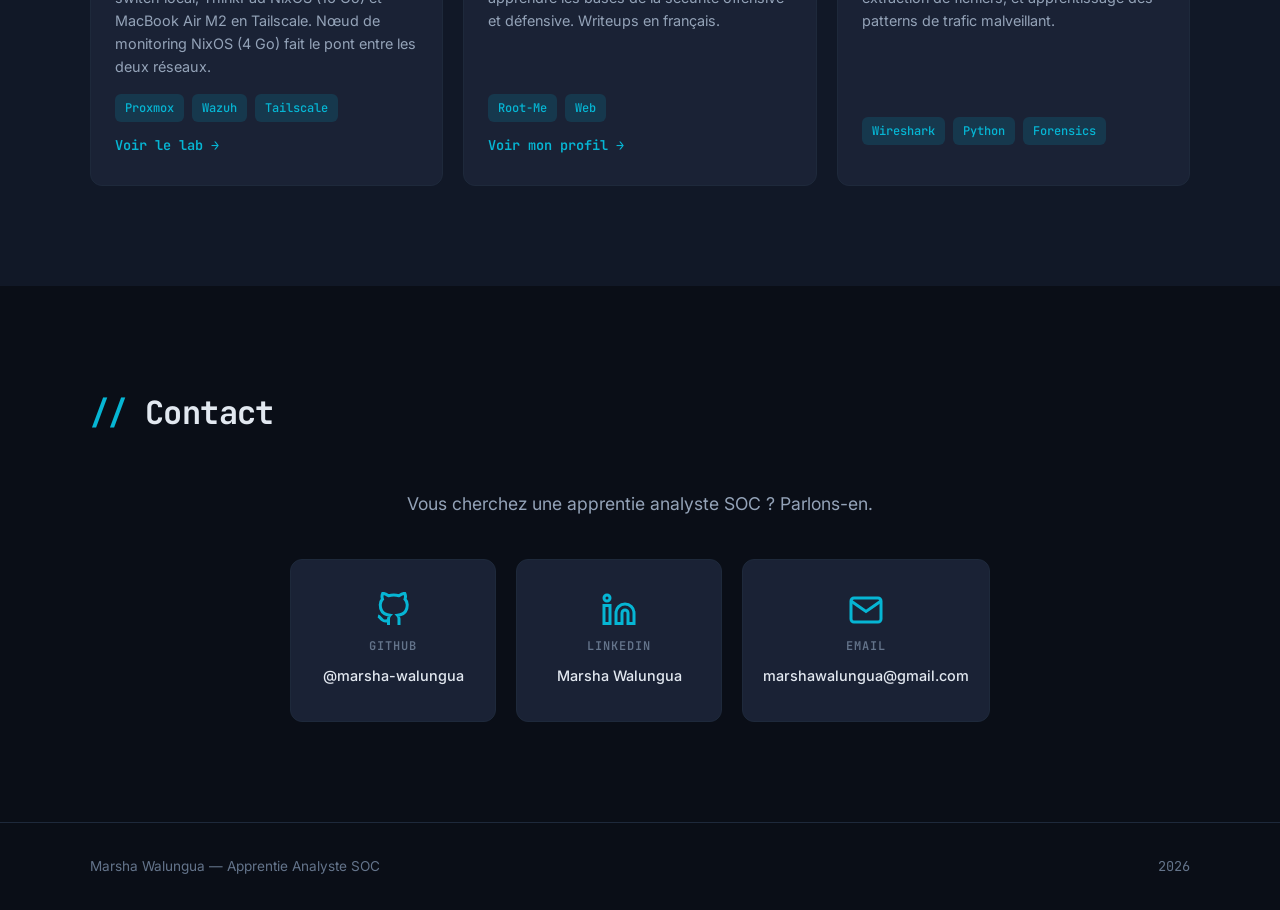
==== commit 24d65737: "Footer: just year, no quote" ====
--- a/index.html
+++ b/index.html
@@ -283,7 +283,7 @@
   <footer class="footer">
     <div class="footer-inner">
       <p>Marsha Walungua &mdash; <span data-i18n="footer_title">Apprentie Analyste SOC</span></p>
-      <p class="footer-quote"><span data-i18n="footer_quote">reste curieux·se, reste vigilant·e</span> <span class="accent">🛡️</span></p>
+      <p class="footer-quote"><span data-i18n="footer_quote">2026</span></p>
     </div>
   </footer>
 
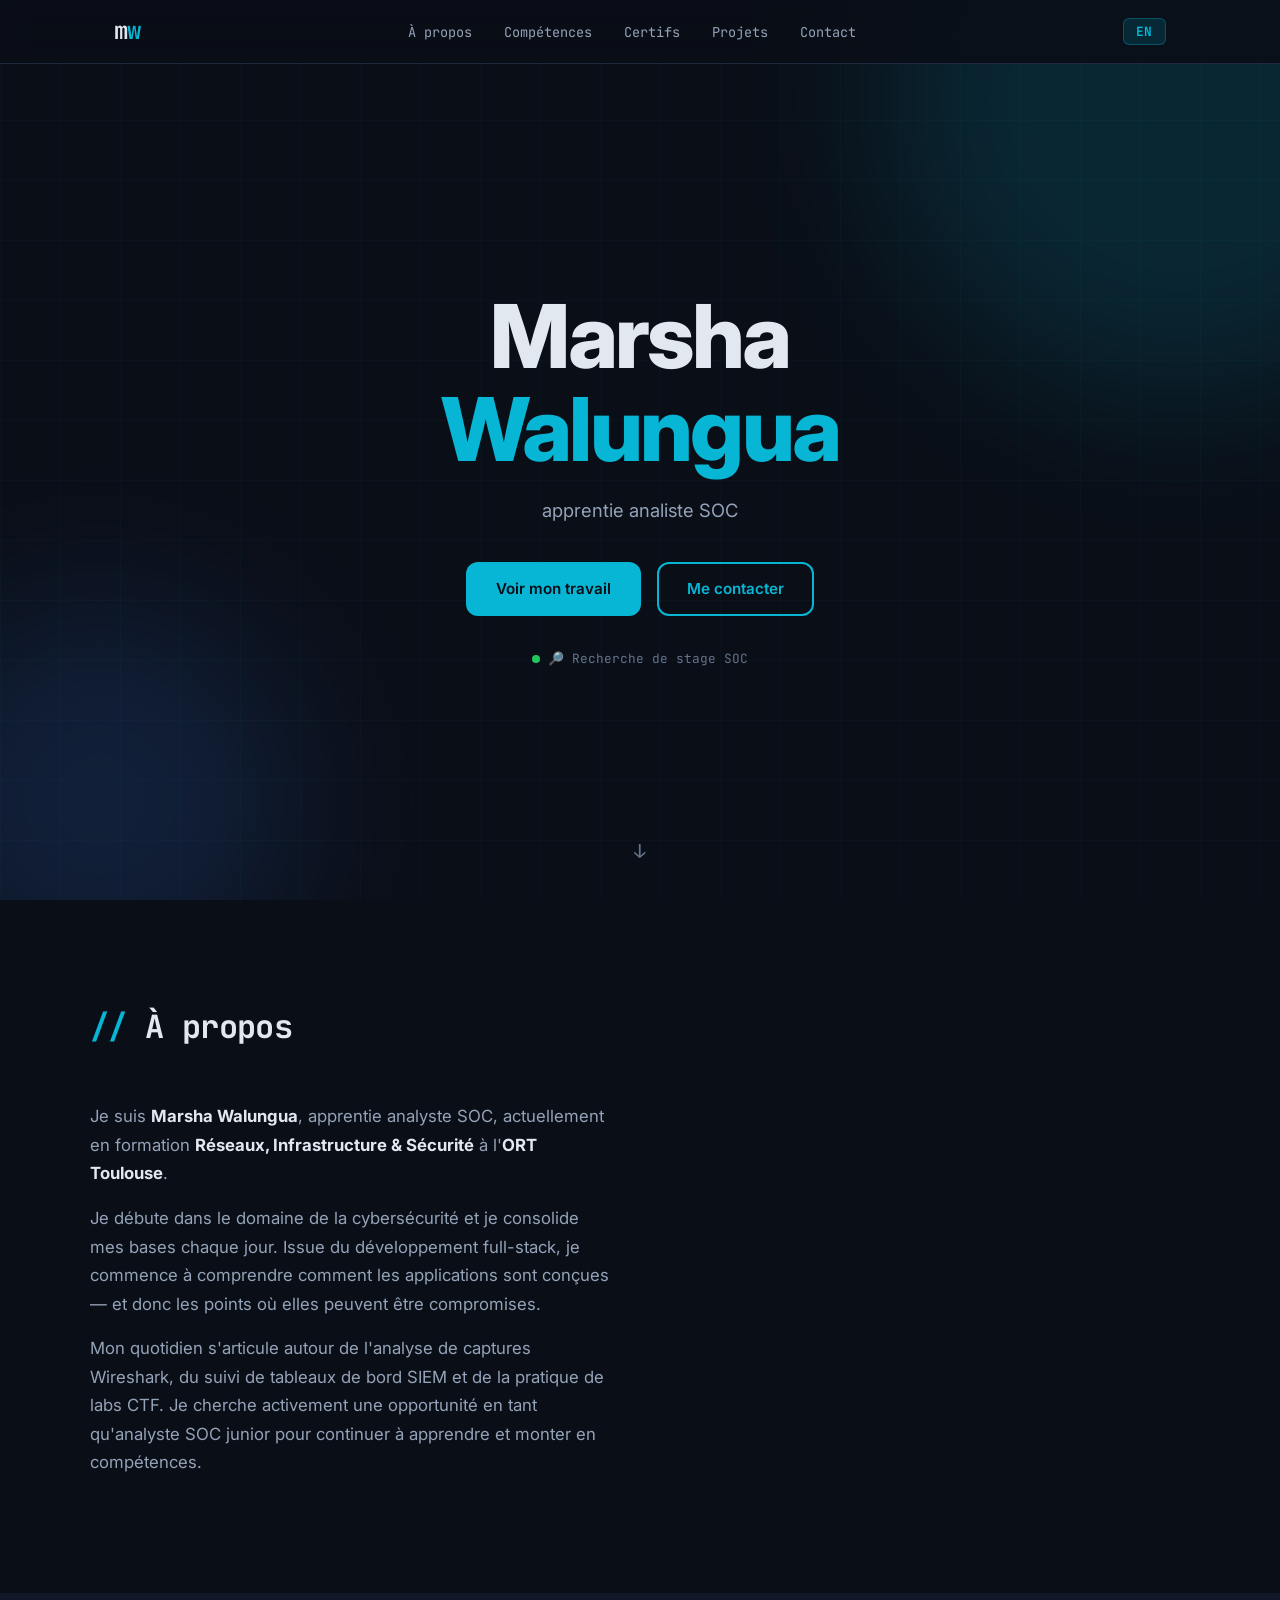
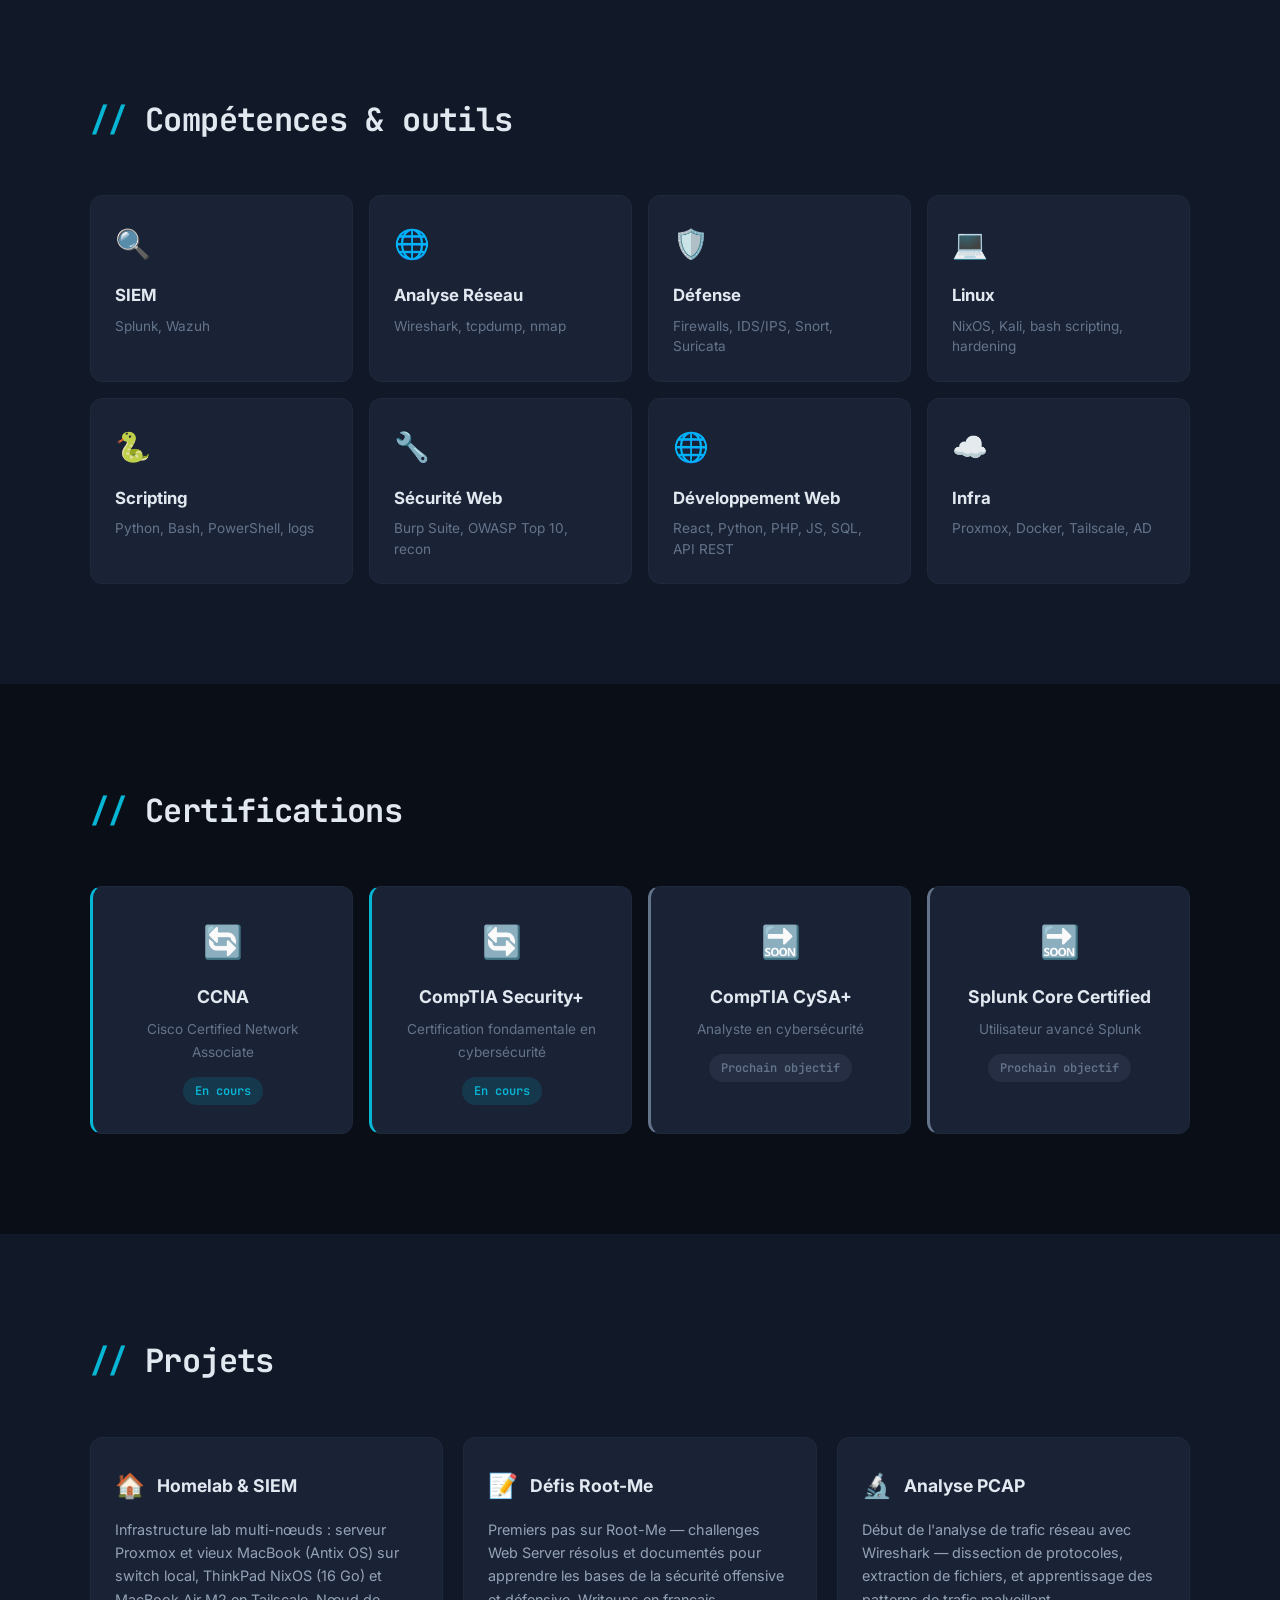
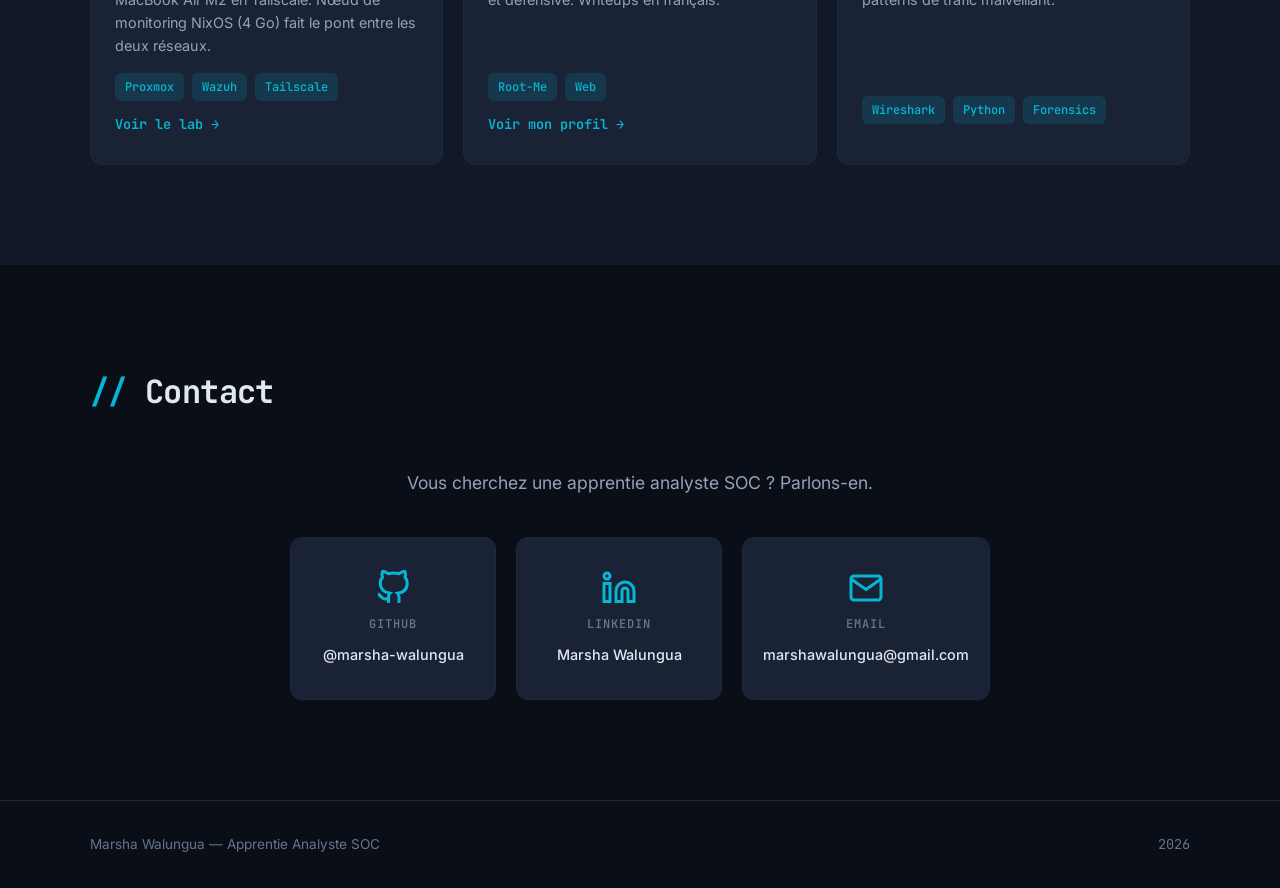
==== commit 3d544c88: "Remove terminal, update status to internship search" ====
--- a/index.html
+++ b/index.html
@@ -78,38 +78,7 @@
             Mon quotidien : captures Wireshark, tableaux de bord SIEM et labs CTF. Je crois que la
             meilleure défense, c'est la curiosité — plus tu creuses, plus tu trouves.
           </p>
-          <div class="about-stats">
-            <div class="stat">
-              <span class="stat-num">2+</span>
-              <span class="stat-label" data-i18n="stat_years">Ans en IT</span>
-            </div>
-            <div class="stat">
-              <span class="stat-num">50+</span>
-              <span class="stat-label" data-i18n="stat_ctf">Défis CTF</span>
-            </div>
-            <div class="stat">
-              <span class="stat-num">3</span>
-              <span class="stat-label" data-i18n="stat_langs">Langues</span>
-            </div>
-          </div>
-        </div>
-        <div class="about-terminal">
-          <div class="terminal-header">
-            <span class="term-dot red"></span>
-            <span class="term-dot yellow"></span>
-            <span class="term-dot green"></span>
-            <span class="term-title">marsha@SOC:~$</span>
-          </div>
-          <div class="terminal-body">
-            <p><span class="prompt">$</span> <span class="cmd">whoami</span></p>
-            <p class="output">marsha-walungua</p>
-            <p><span class="prompt">$</span> <span class="cmd">cat /etc/passwd | grep role</span></p>
-            <p class="output" data-i18n="term_role">SOC Analyst Apprentice @ ORT Toulouse</p>
-            <p><span class="prompt">$</span> <span class="cmd">ps aux | grep studying</span></p>
-            <p class="output" data-i18n="term_studying">CCNA &nbsp; Security+ &nbsp; Blue Team</p>
-            <p><span class="prompt">$</span> <span class="cmd">_</span><span class="cursor-blink">|</span></p>
-          </div>
-        </div>
+    </div>
       </div>
     </div>
   </section>
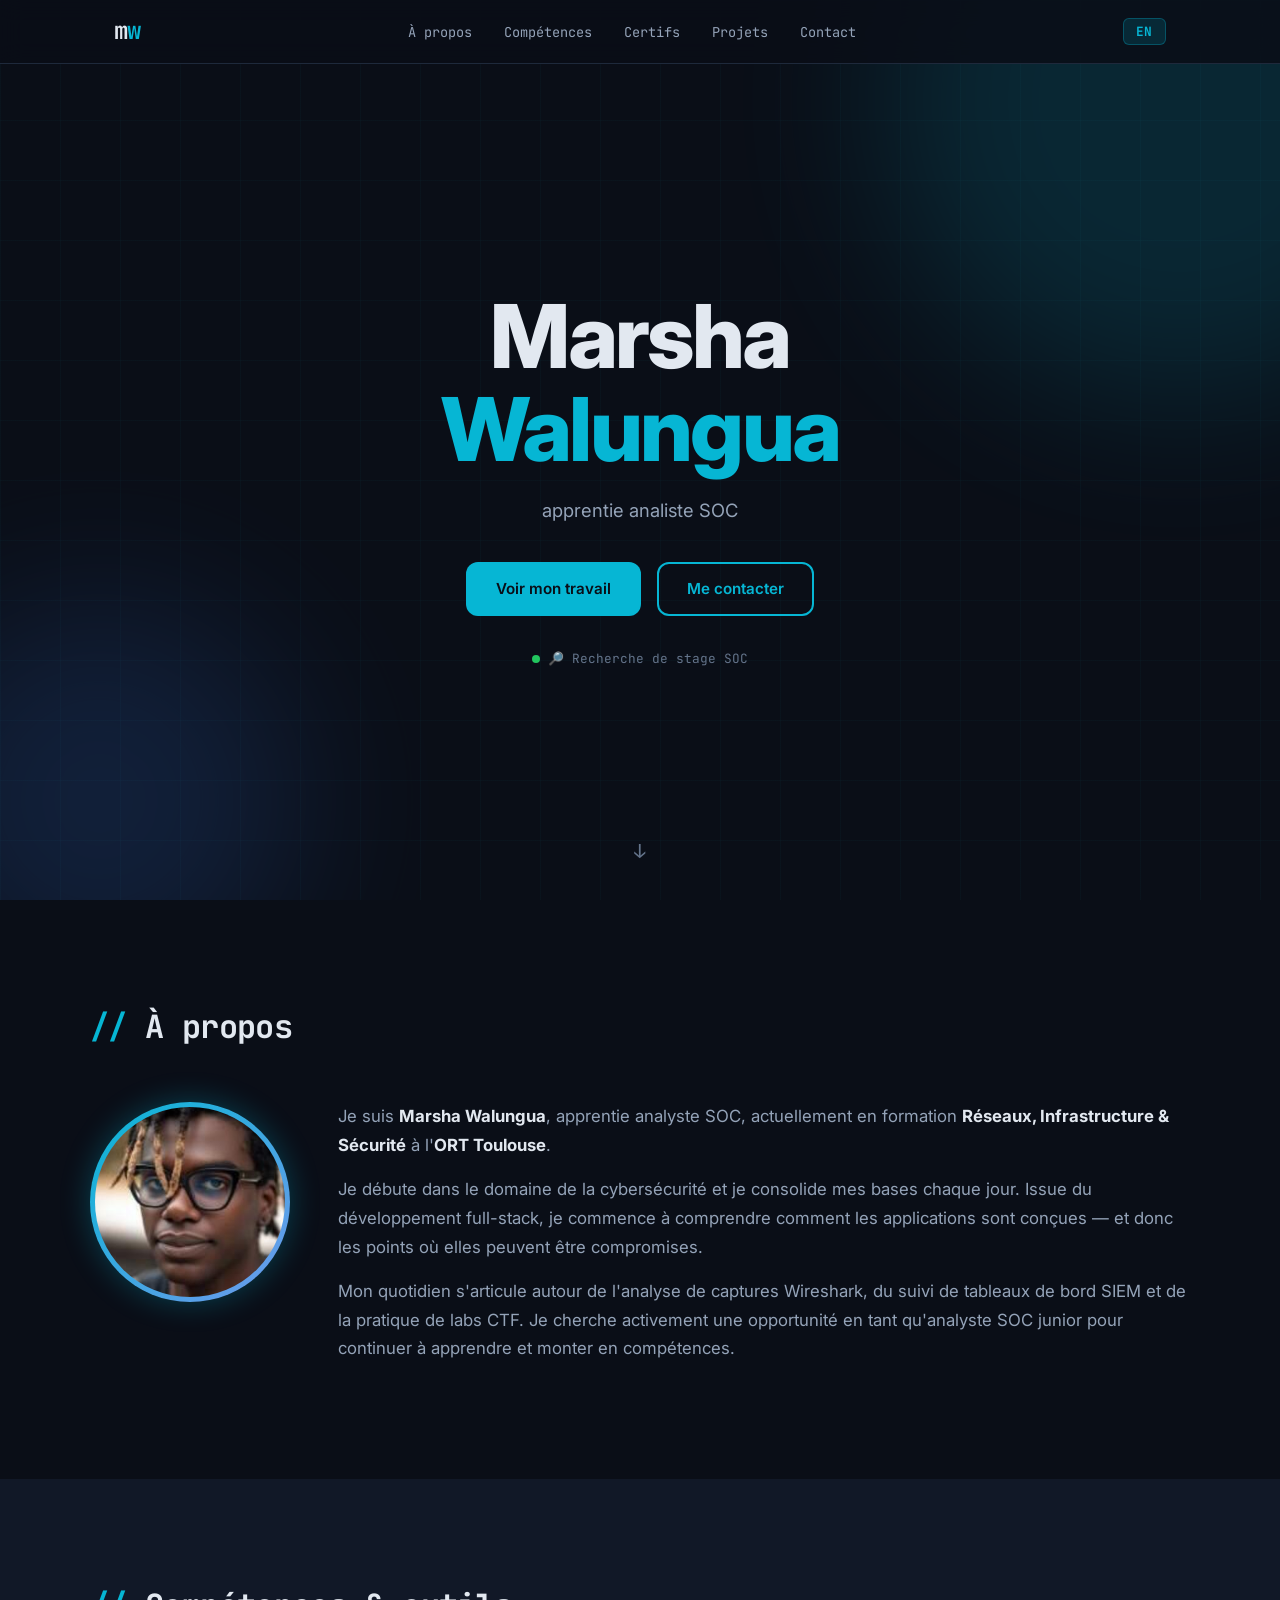
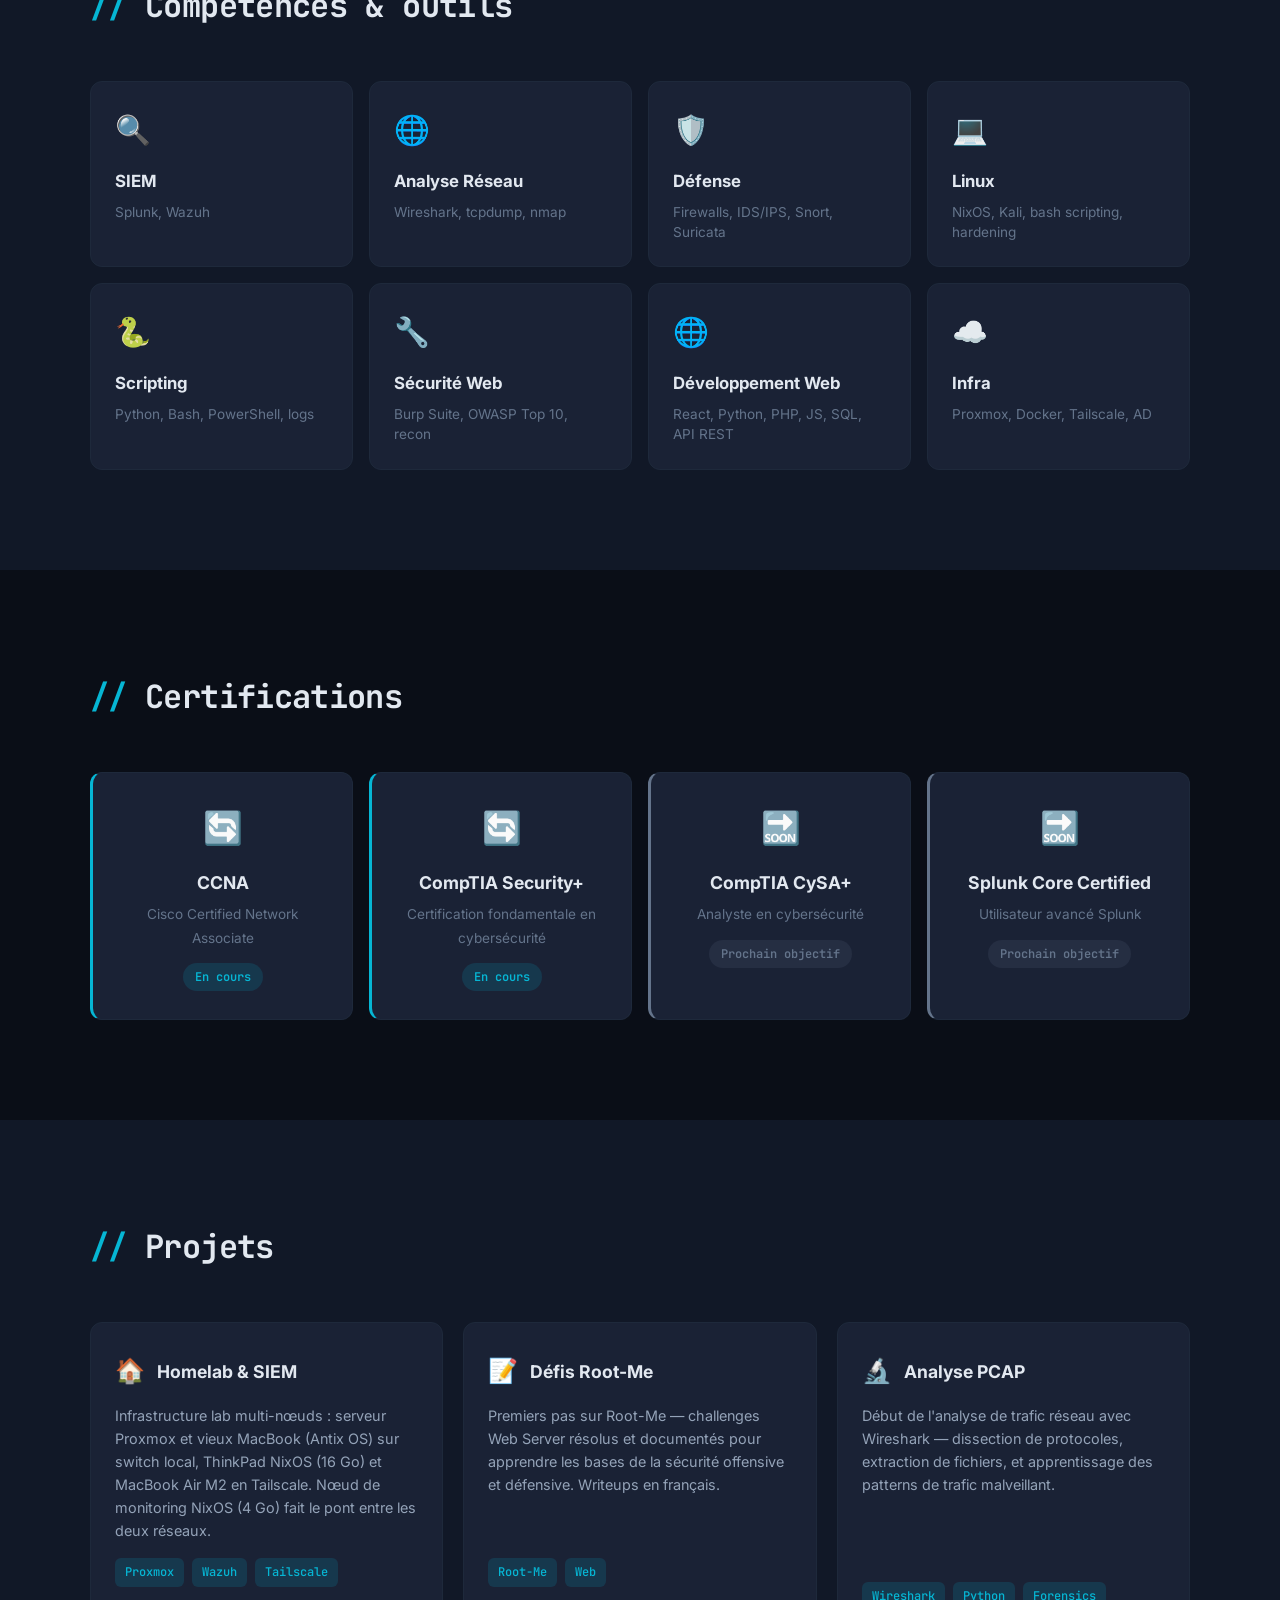
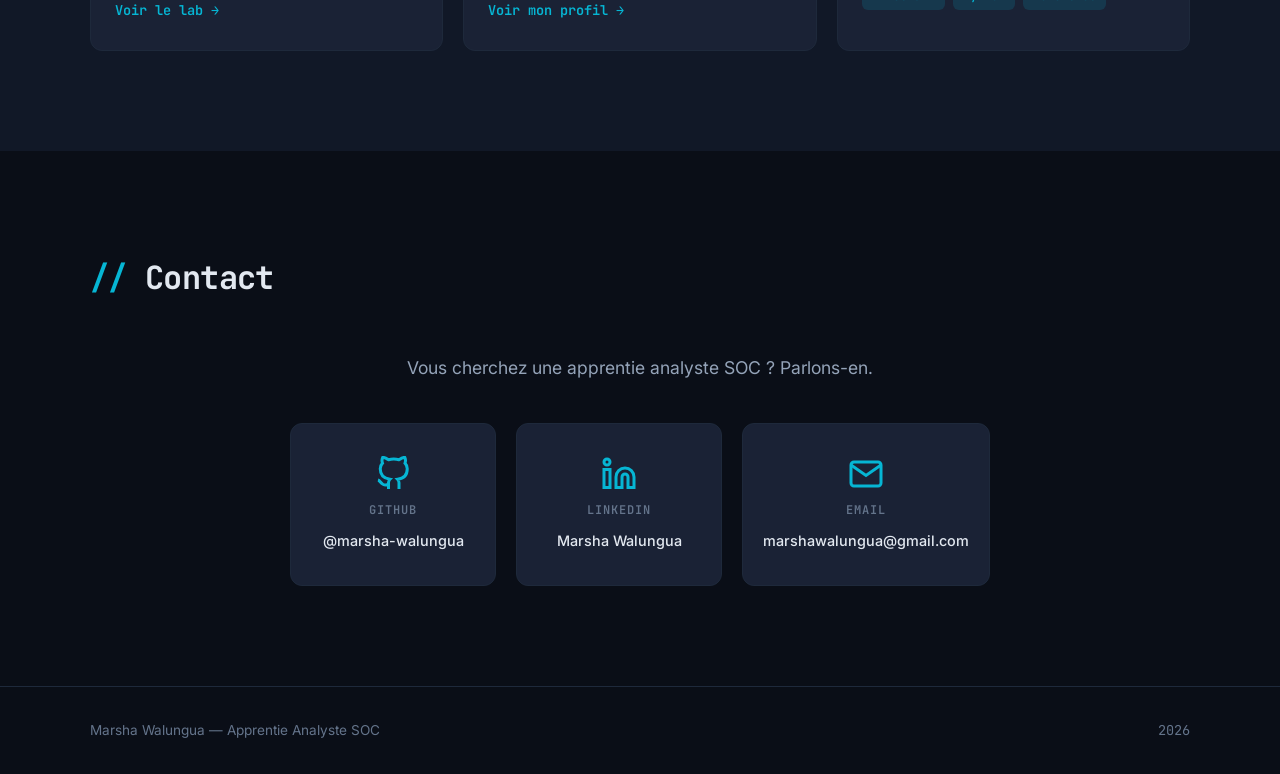
==== commit bc9c68e5: "Add profile photo with animated frame, remove terminal, update about text" ====
--- a/index.html
+++ b/index.html
@@ -64,6 +64,11 @@
     <div class="section-inner">
       <h2 class="section-title"><span class="accent">//</span> <span data-i18n="about_title">à propos</span></h2>
       <div class="about-grid">
+        <div class="about-profile">
+          <div class="profile-frame">
+            <div class="profile-img" style="background-image: url('profile.jpg')"></div>
+          </div>
+        </div>
         <div class="about-text">
           <p data-i18n="about_p1">
             Je suis <strong>Marsha Walungua</strong>, apprentie analyste SOC actuellement en formation
--- a/style.css
+++ b/style.css
@@ -363,12 +363,43 @@
   color: var(--text-secondary);
 }
 
-/* ---------- ABOUT ---------- */
+/* About section */
 .about-grid {
   display: grid;
-  grid-template-columns: 1fr 1fr;
+  grid-template-columns: auto 1fr;
   gap: 48px;
   align-items: start;
+}
+
+.about-profile {
+  display: flex;
+  justify-content: center;
+}
+
+.profile-frame {
+  width: 200px;
+  height: 200px;
+  border-radius: 50%;
+  padding: 5px;
+  background: linear-gradient(135deg, #06b6d4, #a78bfa, #06b6d4);
+  background-size: 300% 300%;
+  animation: gradient-shift 4s ease infinite;
+  box-shadow: 0 0 30px rgba(6, 182, 212, 0.3);
+}
+
+@keyframes gradient-shift {
+  0% { background-position: 0% 50%; }
+  50% { background-position: 100% 50%; }
+  100% { background-position: 0% 50%; }
+}
+
+.profile-img {
+  width: 100%;
+  height: 100%;
+  border-radius: 50%;
+  background-size: 130%;
+  background-position: center 45%;
+  background-repeat: no-repeat;
 }
 
 .about-text p {
@@ -762,6 +793,12 @@
 @media (max-width: 900px) {
   .about-grid {
     grid-template-columns: 1fr;
+    justify-items: center;
+  }
+
+  .profile-frame {
+    width: 150px;
+    height: 150px;
   }
 
   .contact-grid {
